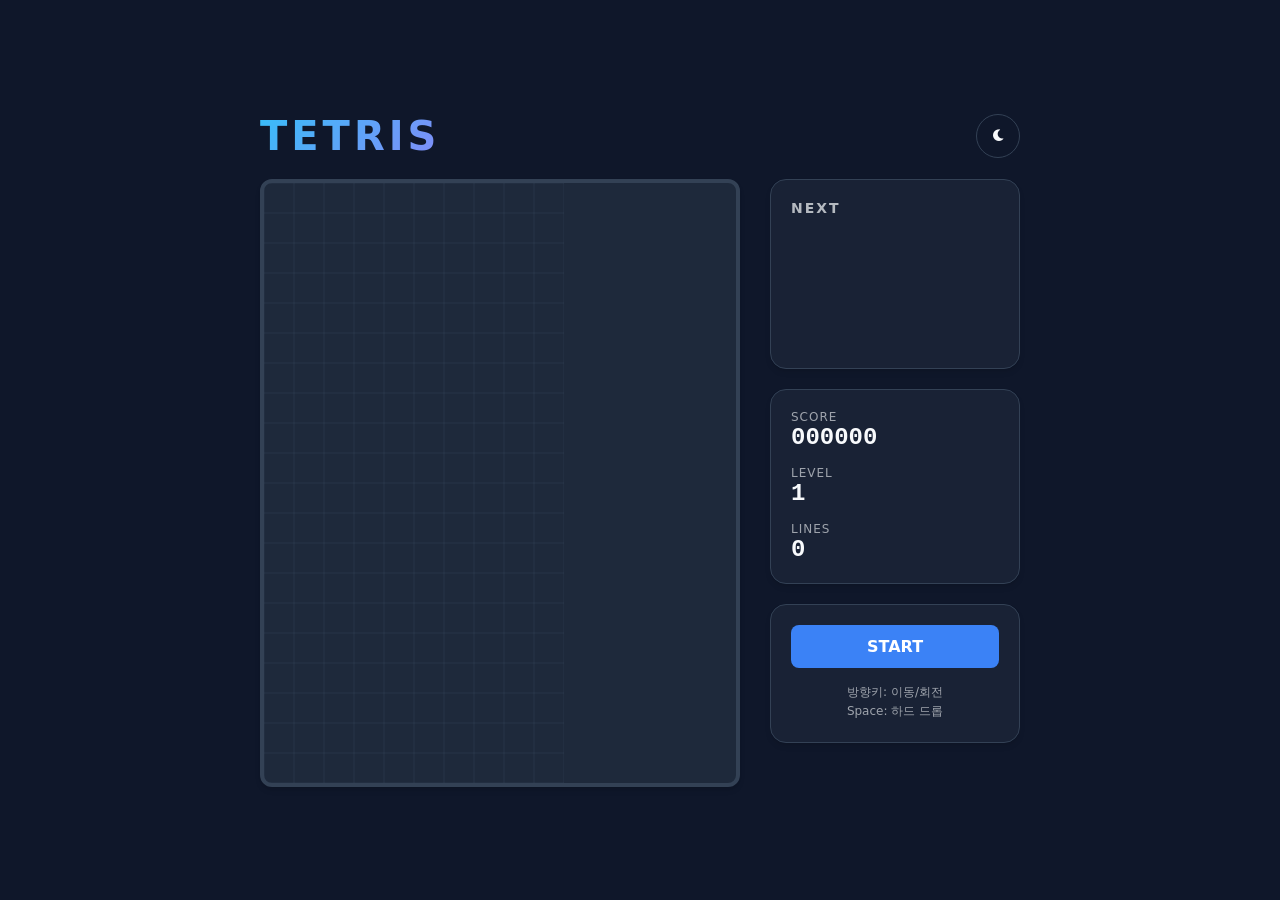
==== index.html @ afe30e90 "feat: implement modern tetris with dark/light mode" ====
<!DOCTYPE html>
<html lang="ko">
<head>
    <meta charset="UTF-8">
    <meta name="viewport" content="width=device-width, initial-scale=1.0">
    <title>Modern Tetris</title>
    <link rel="stylesheet" href="style.css">
    <link rel="stylesheet" href="https://cdnjs.cloudflare.com/ajax/libs/font-awesome/6.0.0/css/all.min.css">
</head>
<body>
    <div class="game-container">
        <header>
            <h1>TETRIS</h1>
            <button id="theme-toggle" class="icon-btn">
                <i class="fas fa-moon"></i>
            </button>
        </header>
        
        <main>
            <div class="board-wrapper">
                <canvas id="tetris-board"></canvas>
                <div id="game-overlay" class="overlay hidden">
                    <div class="overlay-content">
                        <h2 id="overlay-title">GAME OVER</h2>
                        <button id="restart-btn" class="primary-btn">다시 시작</button>
                    </div>
                </div>
            </div>
            
            <aside class="side-panel">
                <div class="panel-section">
                    <h3>NEXT</h3>
                    <div class="next-wrapper">
                        <canvas id="next-piece"></canvas>
                    </div>
                </div>
                
                <div class="panel-section">
                    <div class="stat-item">
                        <span class="label">SCORE</span>
                        <span id="score" class="value">000000</span>
                    </div>
                    <div class="stat-item">
                        <span class="label">LEVEL</span>
                        <span id="level" class="value">1</span>
                    </div>
                    <div class="stat-item">
                        <span class="label">LINES</span>
                        <span id="lines" class="value">0</span>
                    </div>
                </div>
                
                <div class="panel-section controls">
                    <button id="start-btn" class="primary-btn">START</button>
                    <p class="hint">방향키: 이동/회전<br>Space: 하드 드롭</p>
                </div>
            </aside>
        </main>
    </div>
    <script src="main.js"></script>
</body>
</html>
---- style.css ----
:root {
  --bg-color: #0f172a;
  --text-color: #f8fafc;
  --panel-bg: rgba(30, 41, 59, 0.7);
  --accent-color: #38bdf8;
  --board-bg: #1e293b;
  --board-border: #334155;
  --panel-shadow: 0 4px 6px -1px rgb(0 0 0 / 0.1), 0 2px 4px -2px rgb(0 0 0 / 0.1);
  --primary-btn-bg: #3b82f6;
  --primary-btn-hover: #2563eb;
  --overlay-bg: rgba(15, 23, 42, 0.8);
}

body.light-mode {
  --bg-color: #f1f5f9;
  --text-color: #0f172a;
  --panel-bg: rgba(255, 255, 255, 0.8);
  --accent-color: #0284c7;
  --board-bg: #ffffff;
  --board-border: #e2e8f0;
  --panel-shadow: 0 10px 15px -3px rgb(0 0 0 / 0.1);
  --primary-btn-bg: #2563eb;
  --primary-btn-hover: #1d4ed8;
  --overlay-bg: rgba(241, 245, 249, 0.9);
}

* {
  margin: 0;
  padding: 0;
  box-sizing: border-box;
  font-family: 'Inter', system-ui, -apple-system, sans-serif;
}

body {
  background-color: var(--bg-color);
  color: var(--text-color);
  min-height: 100vh;
  display: flex;
  justify-content: center;
  align-items: center;
  transition: background-color 0.3s, color 0.3s;
}

.game-container {
  width: 100%;
  max-width: 800px;
  padding: 20px;
}

header {
  display: flex;
  justify-content: space-between;
  align-items: center;
  margin-bottom: 20px;
}

header h1 {
  font-size: 2.5rem;
  font-weight: 800;
  letter-spacing: 4px;
  background: linear-gradient(135deg, var(--accent-color), #818cf8);
  -webkit-background-clip: text;
  -webkit-text-fill-color: transparent;
}

main {
  display: grid;
  grid-template-columns: auto 250px;
  gap: 30px;
  align-items: start;
}

.board-wrapper {
  position: relative;
  background: var(--board-bg);
  border: 4px solid var(--board-border);
  border-radius: 12px;
  box-shadow: var(--panel-shadow);
  line-height: 0;
}

#tetris-board {
  max-width: 100%;
  height: auto;
}

.side-panel {
  display: flex;
  flex-direction: column;
  gap: 20px;
}

.panel-section {
  background: var(--panel-bg);
  backdrop-filter: blur(8px);
  padding: 20px;
  border-radius: 16px;
  box-shadow: var(--panel-shadow);
  border: 1px solid var(--board-border);
}

.panel-section h3 {
  font-size: 0.875rem;
  letter-spacing: 2px;
  margin-bottom: 12px;
  opacity: 0.7;
}

.next-wrapper {
  display: flex;
  justify-content: center;
}

.stat-item {
  display: flex;
  flex-direction: column;
  margin-bottom: 15px;
}

.stat-item:last-child {
  margin-bottom: 0;
}

.stat-item .label {
  font-size: 0.75rem;
  letter-spacing: 1px;
  opacity: 0.6;
}

.stat-item .value {
  font-size: 1.5rem;
  font-weight: 700;
  font-family: 'Monaco', 'Courier New', monospace;
}

.primary-btn {
  background-color: var(--primary-btn-bg);
  color: white;
  border: none;
  padding: 12px 24px;
  border-radius: 8px;
  font-weight: 600;
  cursor: pointer;
  width: 100%;
  transition: background-color 0.2s;
  font-size: 1rem;
}

.primary-btn:hover {
  background-color: var(--primary-btn-hover);
}

.icon-btn {
  background: none;
  border: 1px solid var(--board-border);
  color: var(--text-color);
  padding: 10px;
  border-radius: 50%;
  cursor: pointer;
  width: 44px;
  height: 44px;
  display: flex;
  align-items: center;
  justify-content: center;
  transition: all 0.2s;
}

.icon-btn:hover {
  background: var(--panel-bg);
}

.hint {
  margin-top: 15px;
  font-size: 0.75rem;
  line-height: 1.6;
  opacity: 0.6;
  text-align: center;
}

.overlay {
  position: absolute;
  top: 0;
  left: 0;
  width: 100%;
  height: 100%;
  background: var(--overlay-bg);
  backdrop-filter: blur(4px);
  display: flex;
  justify-content: center;
  align-items: center;
  border-radius: 8px;
  z-index: 10;
}

.overlay.hidden {
  display: none;
}

.overlay-content {
  text-align: center;
}

.overlay-content h2 {
  margin-bottom: 20px;
  font-size: 2rem;
}

@media (max-width: 650px) {
  main {
    grid-template-columns: 1fr;
    justify-items: center;
  }
  .side-panel {
    width: 300px;
  }
}
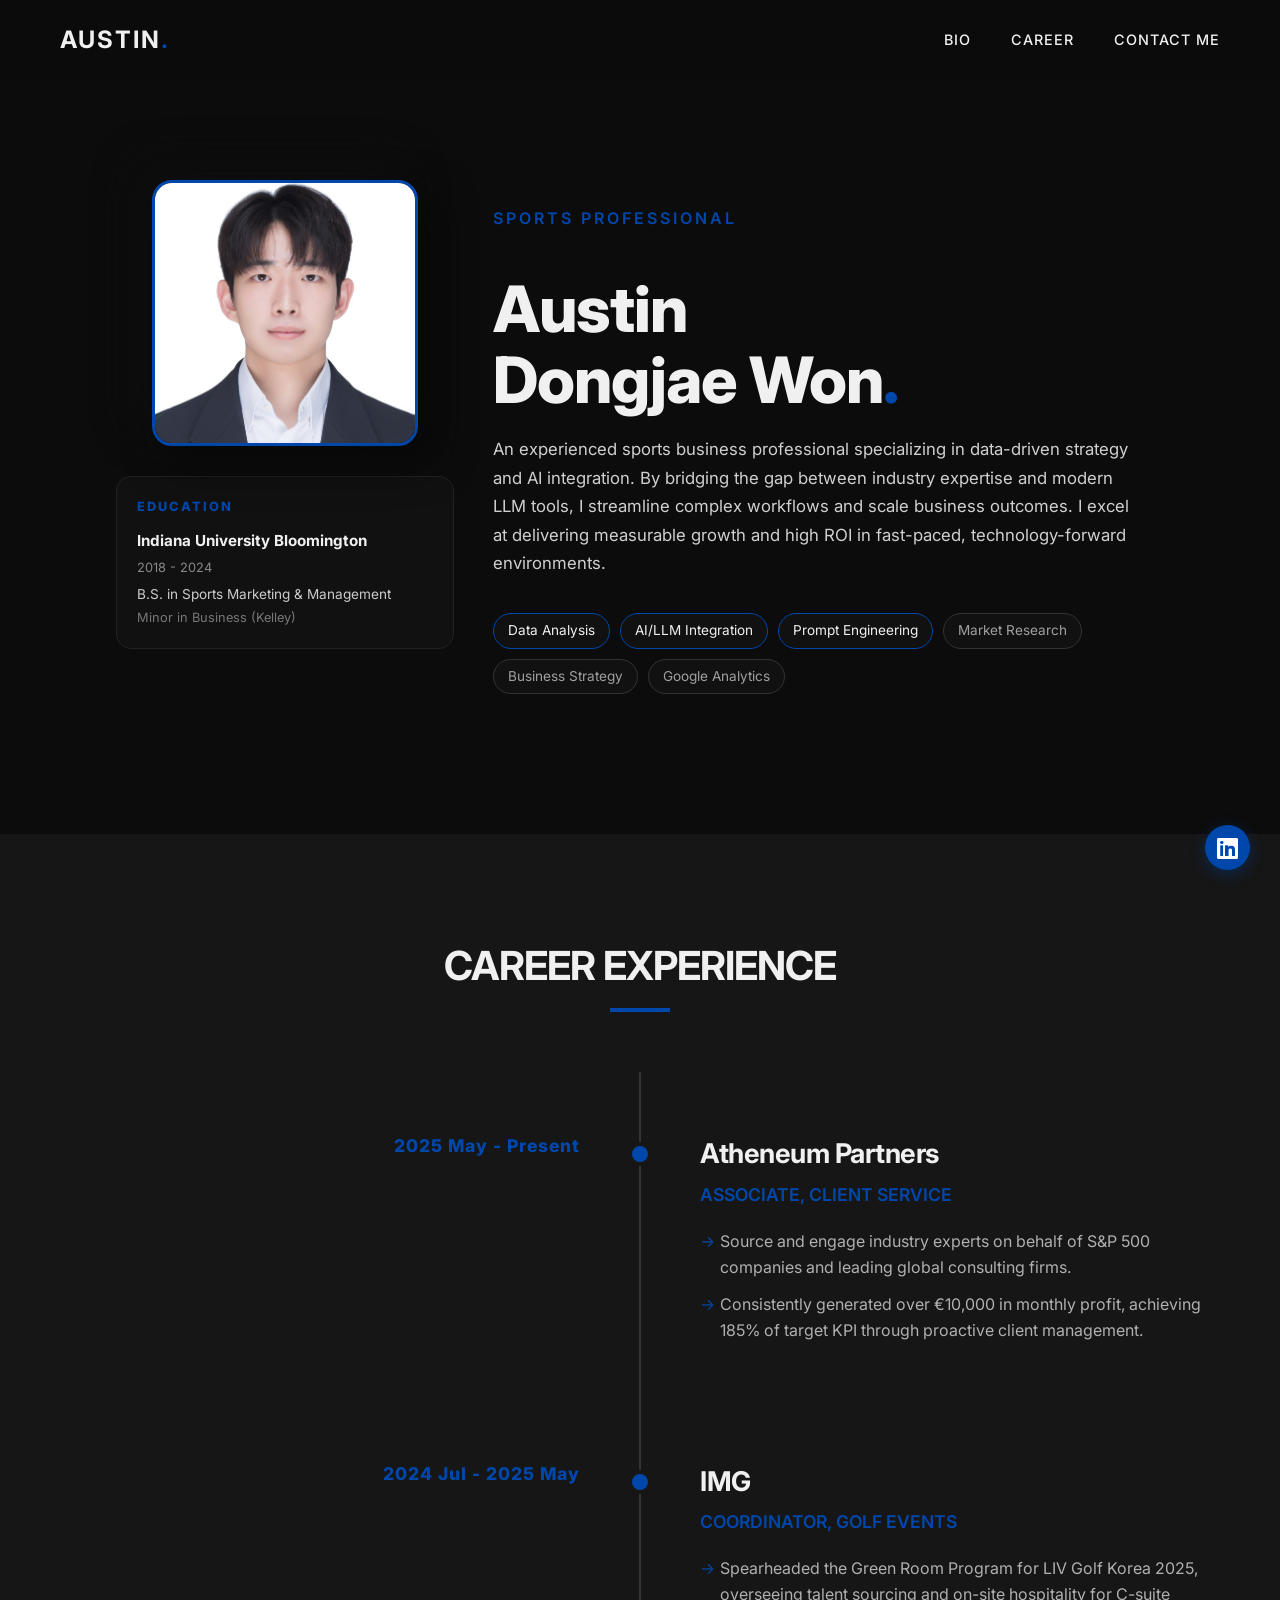
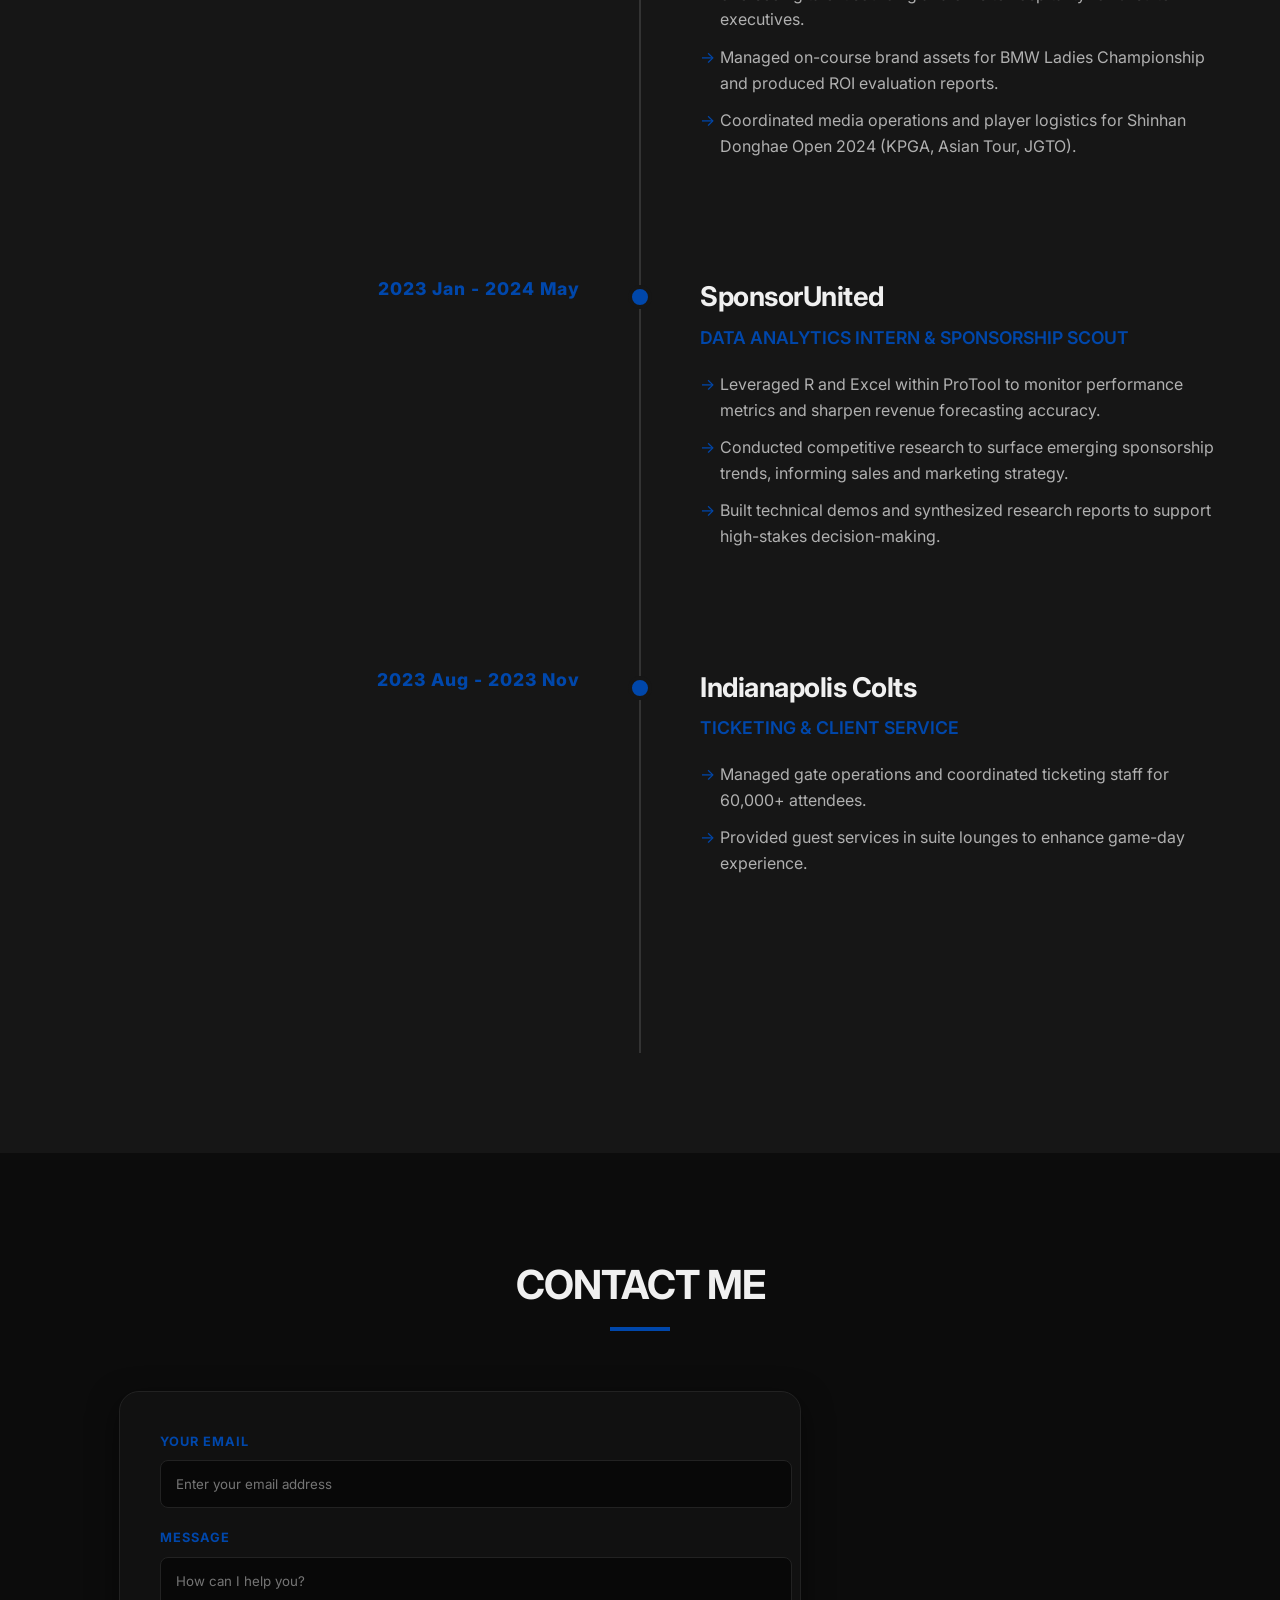
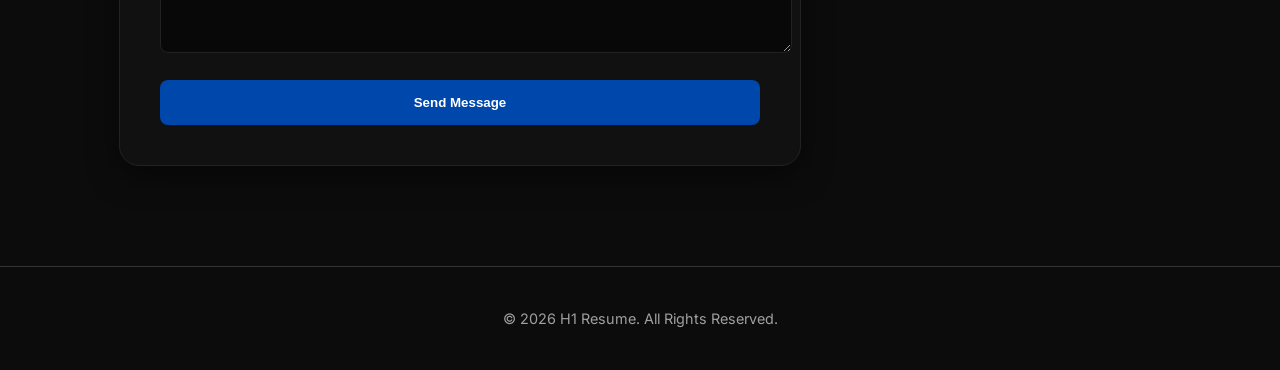
==== commit 4df81ce9: "Update resume: Correct major, add education, center contact form, and add floating linkedin icon" ====
--- a/index.html
+++ b/index.html
@@ -3,60 +3,65 @@
 <head>
     <meta charset="UTF-8">
     <meta name="viewport" content="width=device-width, initial-scale=1.0">
-    <title>Modern Tetris</title>
+    <title>Austin Dongjae Won | Resume</title>
     <link rel="stylesheet" href="style.css">
+    <!-- Font Awesome for Icons -->
     <link rel="stylesheet" href="https://cdnjs.cloudflare.com/ajax/libs/font-awesome/6.0.0/css/all.min.css">
+    <!-- Inter Font Family -->
+    <link rel="preconnect" href="https://fonts.googleapis.com">
+    <link rel="preconnect" href="https://fonts.gstatic.com" crossorigin>
+    <link href="https://fonts.googleapis.com/css2?family=Inter:wght@300;400;600;700;800&display=swap" rel="stylesheet">
 </head>
 <body>
-    <div class="game-container">
-        <header>
-            <h1>TETRIS</h1>
-            <button id="theme-toggle" class="icon-btn">
-                <i class="fas fa-moon"></i>
-            </button>
-        </header>
+    <header class="main-header">
+        <div class="header-container">
+            <div class="logo">AUSTIN<span class="dot">.</span></div>
+            <nav>
+                <ul class="nav-links">
+                    <li><a href="#bio">Bio</a></li>
+                    <li><a href="#career">Career</a></li>
+                    <li><a href="#inquiry">Contact Me</a></li>
+                </ul>
+            </nav>
+        </div>
+    </header>
+
+    <main>
+        <div class="section-wrapper">
+            <section id="bio" class="section-container">
+                <resume-bio></resume-bio>
+            </section>
+        </div>
         
-        <main>
-            <div class="board-wrapper">
-                <canvas id="tetris-board"></canvas>
-                <div id="game-overlay" class="overlay hidden">
-                    <div class="overlay-content">
-                        <h2 id="overlay-title">GAME OVER</h2>
-                        <button id="restart-btn" class="primary-btn">다시 시작</button>
-                    </div>
+        <div class="section-wrapper bg-dark-alt">
+            <section id="career" class="section-container">
+                <div class="section-header">
+                    <h2 class="section-title">Career Experience</h2>
+                    <div class="title-underline"></div>
                 </div>
-            </div>
-            
-            <aside class="side-panel">
-                <div class="panel-section">
-                    <h3>NEXT</h3>
-                    <div class="next-wrapper">
-                        <canvas id="next-piece"></canvas>
-                    </div>
+                <resume-career></resume-career>
+            </section>
+        </div>
+        
+        <div class="section-wrapper">
+            <section id="inquiry" class="section-container">
+                <div class="section-header">
+                    <h2 class="section-title">Contact Me</h2>
+                    <div class="title-underline"></div>
                 </div>
-                
-                <div class="panel-section">
-                    <div class="stat-item">
-                        <span class="label">SCORE</span>
-                        <span id="score" class="value">000000</span>
-                    </div>
-                    <div class="stat-item">
-                        <span class="label">LEVEL</span>
-                        <span id="level" class="value">1</span>
-                    </div>
-                    <div class="stat-item">
-                        <span class="label">LINES</span>
-                        <span id="lines" class="value">0</span>
-                    </div>
-                </div>
-                
-                <div class="panel-section controls">
-                    <button id="start-btn" class="primary-btn">START</button>
-                    <p class="hint">방향키: 이동/회전<br>Space: 하드 드롭</p>
-                </div>
-            </aside>
-        </main>
-    </div>
-    <script src="main.js"></script>
+                <resume-inquiry></resume-inquiry>
+            </section>
+        </div>
+    </main>
+
+    <footer class="main-footer">
+        <p>&copy; 2026 H1 Resume. All Rights Reserved.</p>
+    </footer>
+
+    <a href="https://www.linkedin.com/in/datajae" target="_blank" class="floating-linkedin" title="LinkedIn Profile">
+        <i class="fab fa-linkedin"></i>
+    </a>
+
+    <script src="main.js" type="module"></script>
 </body>
 </html>
--- a/style.css
+++ b/style.css
@@ -1,216 +1,185 @@
 :root {
-  --bg-color: #0f172a;
-  --text-color: #f8fafc;
-  --panel-bg: rgba(30, 41, 59, 0.7);
-  --accent-color: #38bdf8;
-  --board-bg: #1e293b;
-  --board-border: #334155;
-  --panel-shadow: 0 4px 6px -1px rgb(0 0 0 / 0.1), 0 2px 4px -2px rgb(0 0 0 / 0.1);
-  --primary-btn-bg: #3b82f6;
-  --primary-btn-hover: #2563eb;
-  --overlay-bg: rgba(15, 23, 42, 0.8);
-}
-
-body.light-mode {
-  --bg-color: #f1f5f9;
-  --text-color: #0f172a;
-  --panel-bg: rgba(255, 255, 255, 0.8);
-  --accent-color: #0284c7;
-  --board-bg: #ffffff;
-  --board-border: #e2e8f0;
-  --panel-shadow: 0 10px 15px -3px rgb(0 0 0 / 0.1);
-  --primary-btn-bg: #2563eb;
-  --primary-btn-hover: #1d4ed8;
-  --overlay-bg: rgba(241, 245, 249, 0.9);
+    --bg-color: #0c0c0c;
+    --bg-alt: #161616;
+    --text-color: #f0f0f0;
+    --text-muted: #a0a0a0;
+    --accent-color: #0047AB; /* Cobalt Blue */
+    --accent-hover: #3373C4;
+    --card-bg: #1a1a1a;
+    --border-color: #333;
+    --font-family: 'Inter', -apple-system, BlinkMacSystemFont, 'Segoe UI', Roboto, sans-serif;
+    --transition-fast: 0.2s ease;
+    --transition-slow: 0.4s ease;
 }
 
 * {
-  margin: 0;
-  padding: 0;
-  box-sizing: border-box;
-  font-family: 'Inter', system-ui, -apple-system, sans-serif;
+    margin: 0;
+    padding: 0;
+    box-sizing: border-box;
+    scroll-behavior: smooth;
 }
 
 body {
-  background-color: var(--bg-color);
-  color: var(--text-color);
-  min-height: 100vh;
-  display: flex;
-  justify-content: center;
-  align-items: center;
-  transition: background-color 0.3s, color 0.3s;
+    background-color: var(--bg-color);
+    color: var(--text-color);
+    font-family: var(--font-family);
+    line-height: 1.6;
+    -webkit-font-smoothing: antialiased;
 }
 
-.game-container {
-  width: 100%;
-  max-width: 800px;
-  padding: 20px;
+/* Scrollbar */
+::-webkit-scrollbar {
+    width: 8px;
+}
+::-webkit-scrollbar-track {
+    background: var(--bg-color);
+}
+::-webkit-scrollbar-thumb {
+    background: var(--border-color);
+    border-radius: 4px;
+}
+::-webkit-scrollbar-thumb:hover {
+    background: var(--accent-color);
 }
 
-header {
-  display: flex;
-  justify-content: space-between;
-  align-items: center;
-  margin-bottom: 20px;
+/* Header & Nav */
+.main-header {
+    height: 80px;
+    display: flex;
+    align-items: center;
+    position: sticky;
+    top: 0;
+    z-index: 1000;
+    background-color: rgba(12, 12, 12, 0.9);
+    backdrop-filter: blur(10px);
 }
 
-header h1 {
-  font-size: 2.5rem;
-  font-weight: 800;
-  letter-spacing: 4px;
-  background: linear-gradient(135deg, var(--accent-color), #818cf8);
-  -webkit-background-clip: text;
-  -webkit-text-fill-color: transparent;
+.header-container {
+    max-width: 1200px;
+    width: 100%;
+    margin: 0 auto;
+    padding: 0 20px;
+    display: flex;
+    justify-content: space-between;
+    align-items: center;
 }
 
-main {
-  display: grid;
-  grid-template-columns: auto 250px;
-  gap: 30px;
-  align-items: start;
+.logo {
+    font-size: 1.5rem;
+    font-weight: 700;
+    letter-spacing: 2px;
 }
 
-.board-wrapper {
-  position: relative;
-  background: var(--board-bg);
-  border: 4px solid var(--board-border);
-  border-radius: 12px;
-  box-shadow: var(--panel-shadow);
-  line-height: 0;
+.logo .dot {
+    color: var(--accent-color);
 }
 
-#tetris-board {
-  max-width: 100%;
-  height: auto;
+.nav-links {
+    display: flex;
+    list-style: none;
+    gap: 40px;
 }
 
-.side-panel {
-  display: flex;
-  flex-direction: column;
-  gap: 20px;
+.nav-links a {
+    color: var(--text-color);
+    text-decoration: none;
+    font-weight: 500;
+    transition: var(--transition-fast);
+    font-size: 0.9rem;
+    text-transform: uppercase;
+    letter-spacing: 1px;
 }
 
-.panel-section {
-  background: var(--panel-bg);
-  backdrop-filter: blur(8px);
-  padding: 20px;
-  border-radius: 16px;
-  box-shadow: var(--panel-shadow);
-  border: 1px solid var(--board-border);
+.nav-links a:hover {
+    color: var(--accent-color);
 }
 
-.panel-section h3 {
-  font-size: 0.875rem;
-  letter-spacing: 2px;
-  margin-bottom: 12px;
-  opacity: 0.7;
+/* Sections */
+.section-wrapper {
+    width: 100%;
 }
 
-.next-wrapper {
-  display: flex;
-  justify-content: center;
+.section-wrapper.bg-dark-alt {
+    background-color: var(--bg-alt);
 }
 
-.stat-item {
-  display: flex;
-  flex-direction: column;
-  margin-bottom: 15px;
+.section-container {
+    max-width: 1200px;
+    margin: 0 auto;
+    padding: 100px 20px;
 }
 
-.stat-item:last-child {
-  margin-bottom: 0;
+.section-header {
+    text-align: center;
+    margin-bottom: 60px;
 }
 
-.stat-item .label {
-  font-size: 0.75rem;
-  letter-spacing: 1px;
-  opacity: 0.6;
+.section-title {
+    font-size: 2.5rem;
+    font-weight: 700;
+    margin-bottom: 10px;
+    text-transform: uppercase;
+    letter-spacing: -1px;
 }
 
-.stat-item .value {
-  font-size: 1.5rem;
-  font-weight: 700;
-  font-family: 'Monaco', 'Courier New', monospace;
+.title-underline {
+    width: 60px;
+    height: 4px;
+    background-color: var(--accent-color);
+    margin: 0 auto;
 }
 
-.primary-btn {
-  background-color: var(--primary-btn-bg);
-  color: white;
-  border: none;
-  padding: 12px 24px;
-  border-radius: 8px;
-  font-weight: 600;
-  cursor: pointer;
-  width: 100%;
-  transition: background-color 0.2s;
-  font-size: 1rem;
+/* Footer */
+.main-footer {
+    padding: 40px 0;
+    border-top: 1px solid var(--border-color);
+    text-align: center;
+    color: var(--text-muted);
+    font-size: 0.9rem;
+    background-color: var(--bg-color);
 }
 
-.primary-btn:hover {
-  background-color: var(--primary-btn-hover);
+/* Floating LinkedIn Icon */
+.floating-linkedin {
+    position: fixed;
+    bottom: 30px;
+    right: 30px;
+    width: 45px;
+    height: 45px;
+    background-color: var(--accent-color);
+    color: white;
+    border-radius: 50%;
+    display: flex;
+    align-items: center;
+    justify-content: center;
+    font-size: 1.5rem;
+    text-decoration: none;
+    box-shadow: 0 4px 15px rgba(0, 71, 171, 0.4);
+    transition: var(--transition-fast);
+    z-index: 1000;
 }
 
-.icon-btn {
-  background: none;
-  border: 1px solid var(--board-border);
-  color: var(--text-color);
-  padding: 10px;
-  border-radius: 50%;
-  cursor: pointer;
-  width: 44px;
-  height: 44px;
-  display: flex;
-  align-items: center;
-  justify-content: center;
-  transition: all 0.2s;
+.floating-linkedin:hover {
+    background-color: var(--accent-hover);
+    transform: translateY(-5px);
+    box-shadow: 0 8px 25px rgba(0, 71, 171, 0.6);
 }
 
-.icon-btn:hover {
-  background: var(--panel-bg);
+/* Responsive */
+@media (max-width: 768px) {
+    .nav-links {
+        display: none;
+    }
+    
+    .section-title {
+        font-size: 2rem;
+    }
+
+    .floating-linkedin {
+        bottom: 20px;
+        right: 20px;
+        width: 40px;
+        height: 40px;
+        font-size: 1.3rem;
+    }
 }
-
-.hint {
-  margin-top: 15px;
-  font-size: 0.75rem;
-  line-height: 1.6;
-  opacity: 0.6;
-  text-align: center;
-}
-
-.overlay {
-  position: absolute;
-  top: 0;
-  left: 0;
-  width: 100%;
-  height: 100%;
-  background: var(--overlay-bg);
-  backdrop-filter: blur(4px);
-  display: flex;
-  justify-content: center;
-  align-items: center;
-  border-radius: 8px;
-  z-index: 10;
-}
-
-.overlay.hidden {
-  display: none;
-}
-
-.overlay-content {
-  text-align: center;
-}
-
-.overlay-content h2 {
-  margin-bottom: 20px;
-  font-size: 2rem;
-}
-
-@media (max-width: 650px) {
-  main {
-    grid-template-columns: 1fr;
-    justify-items: center;
-  }
-  .side-panel {
-    width: 300px;
-  }
-}
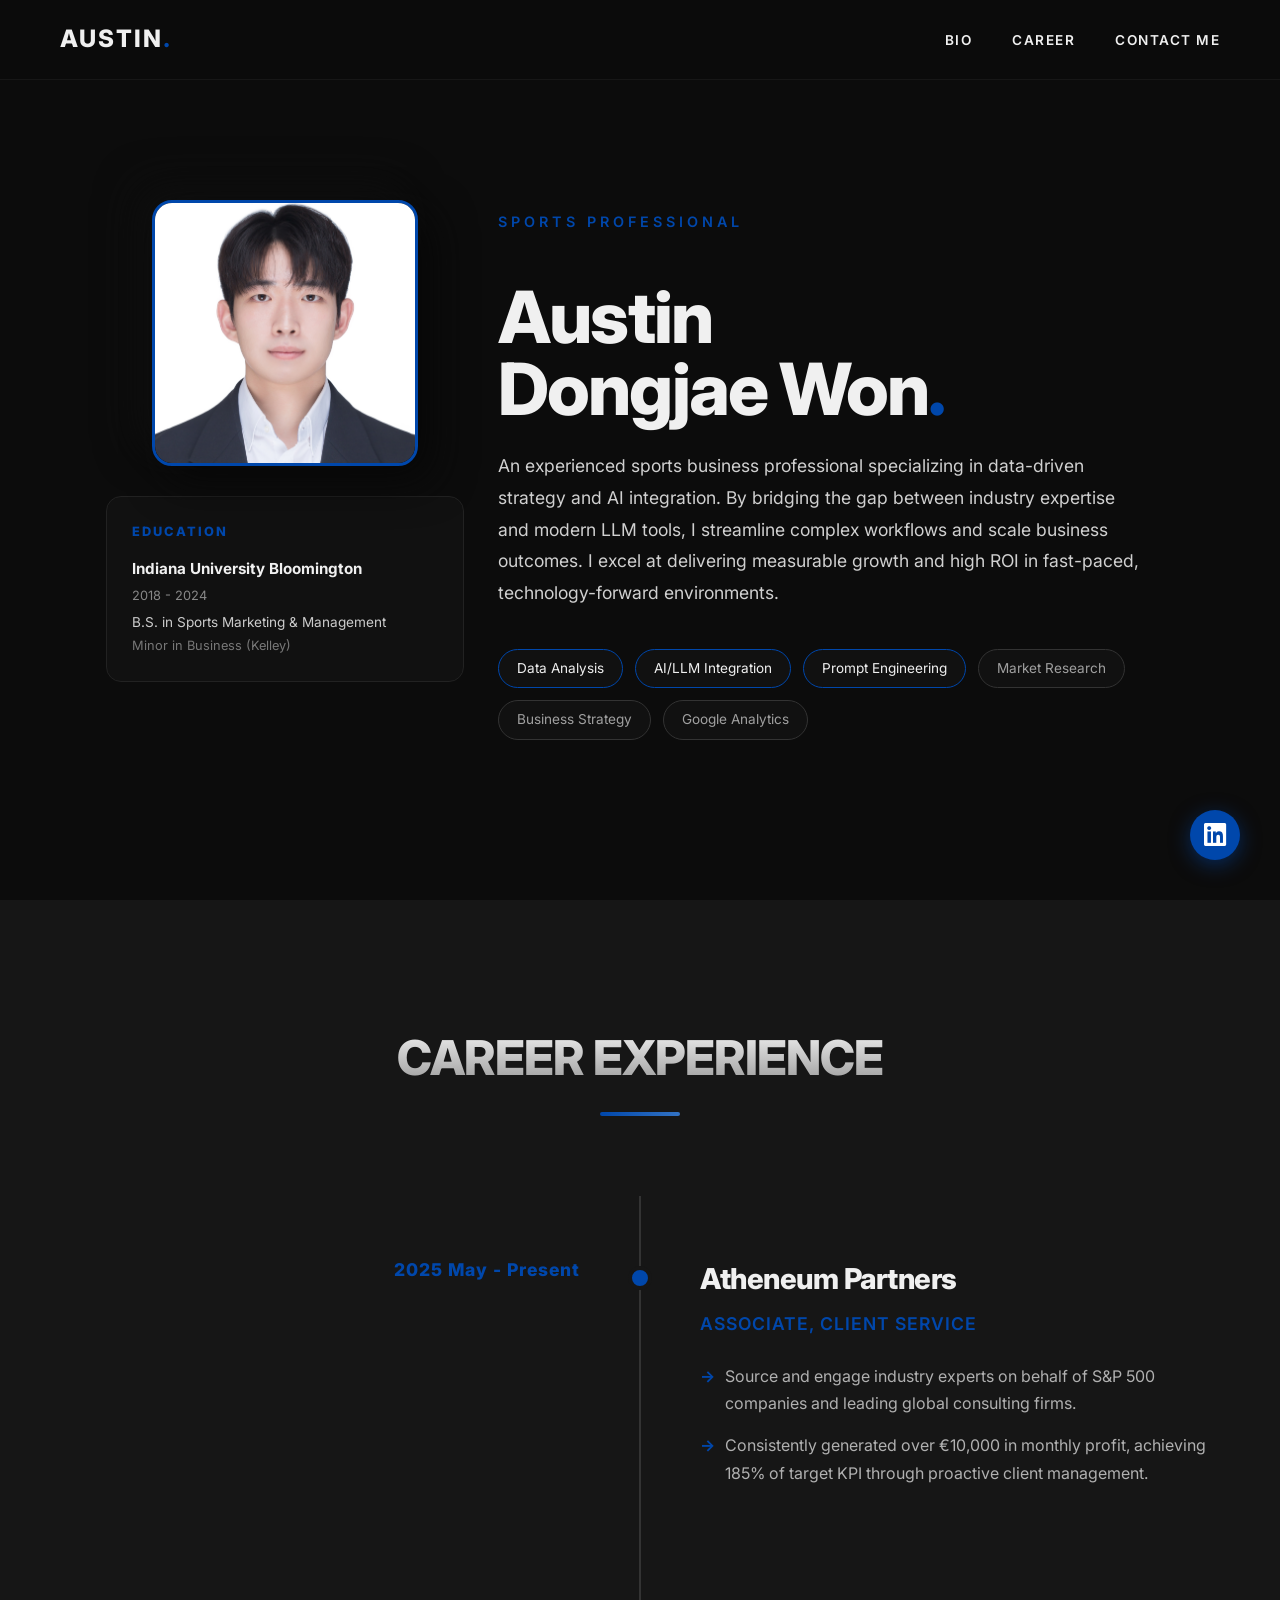
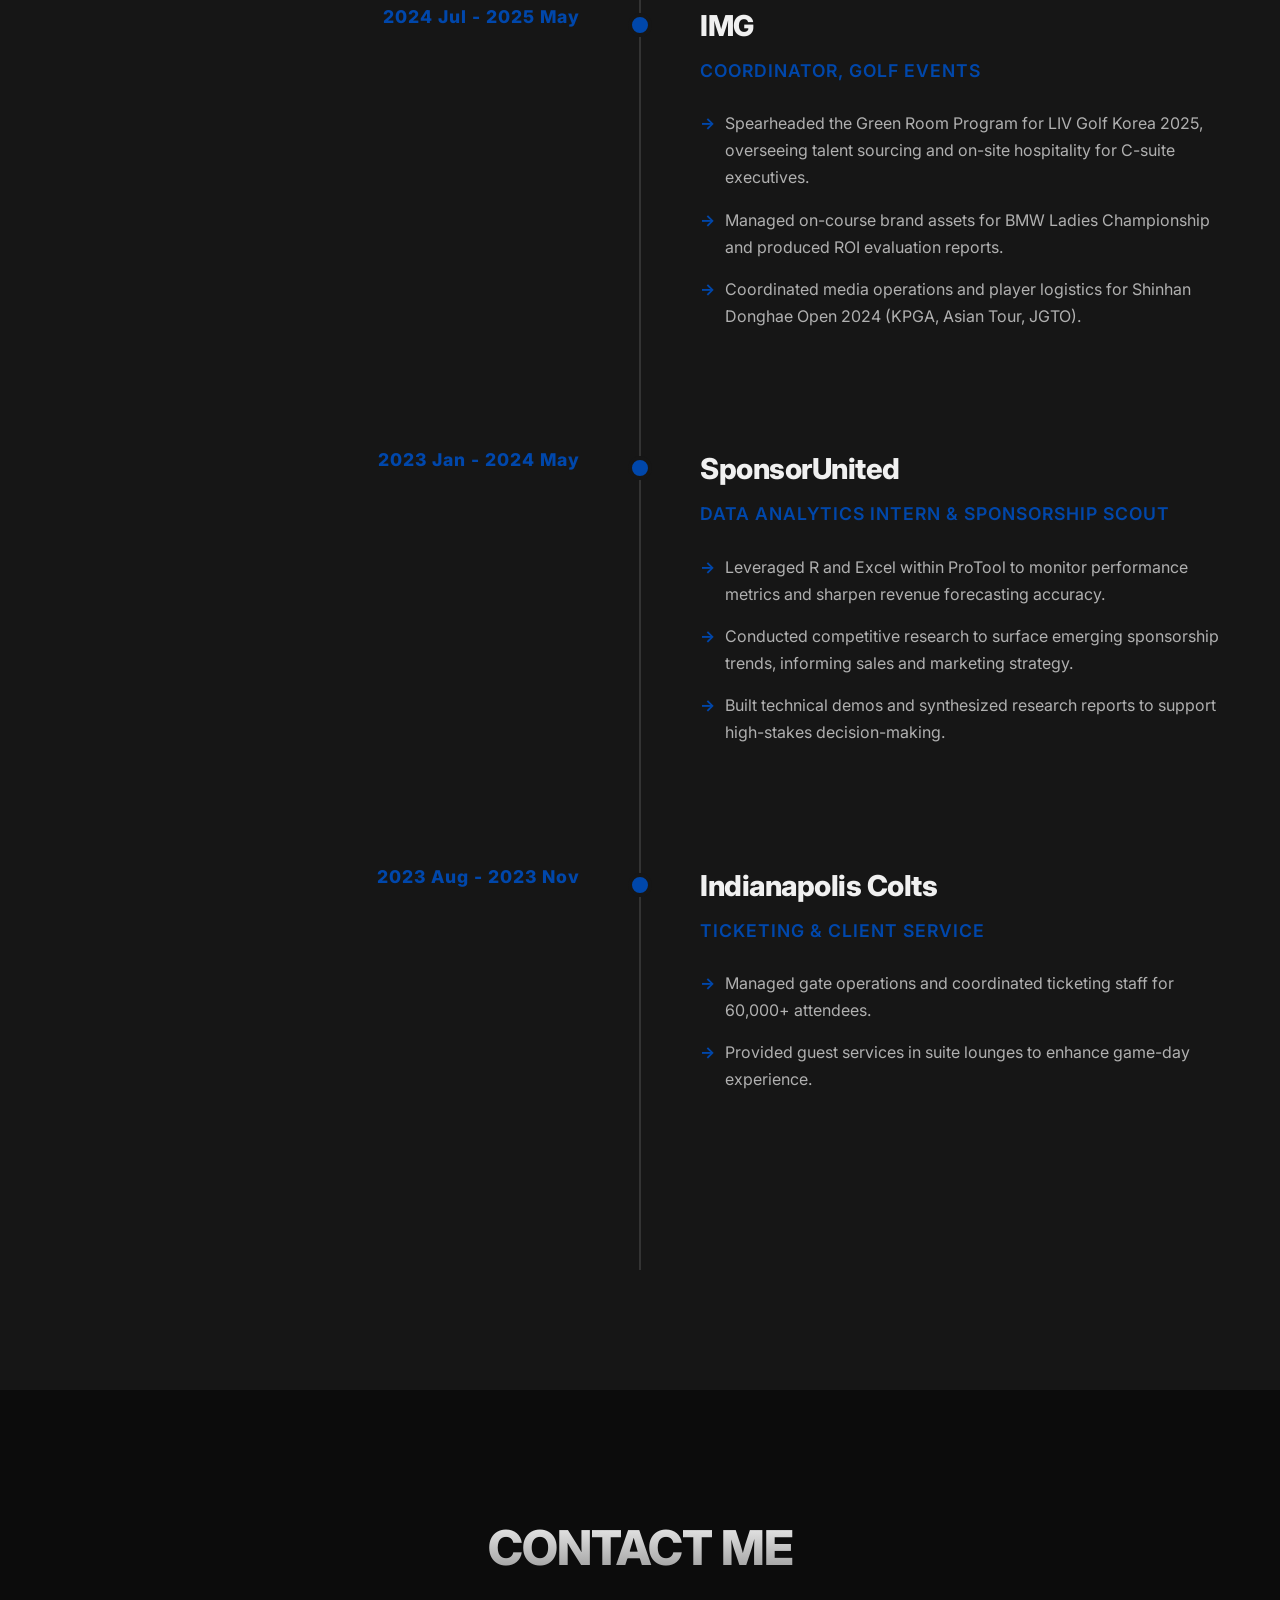
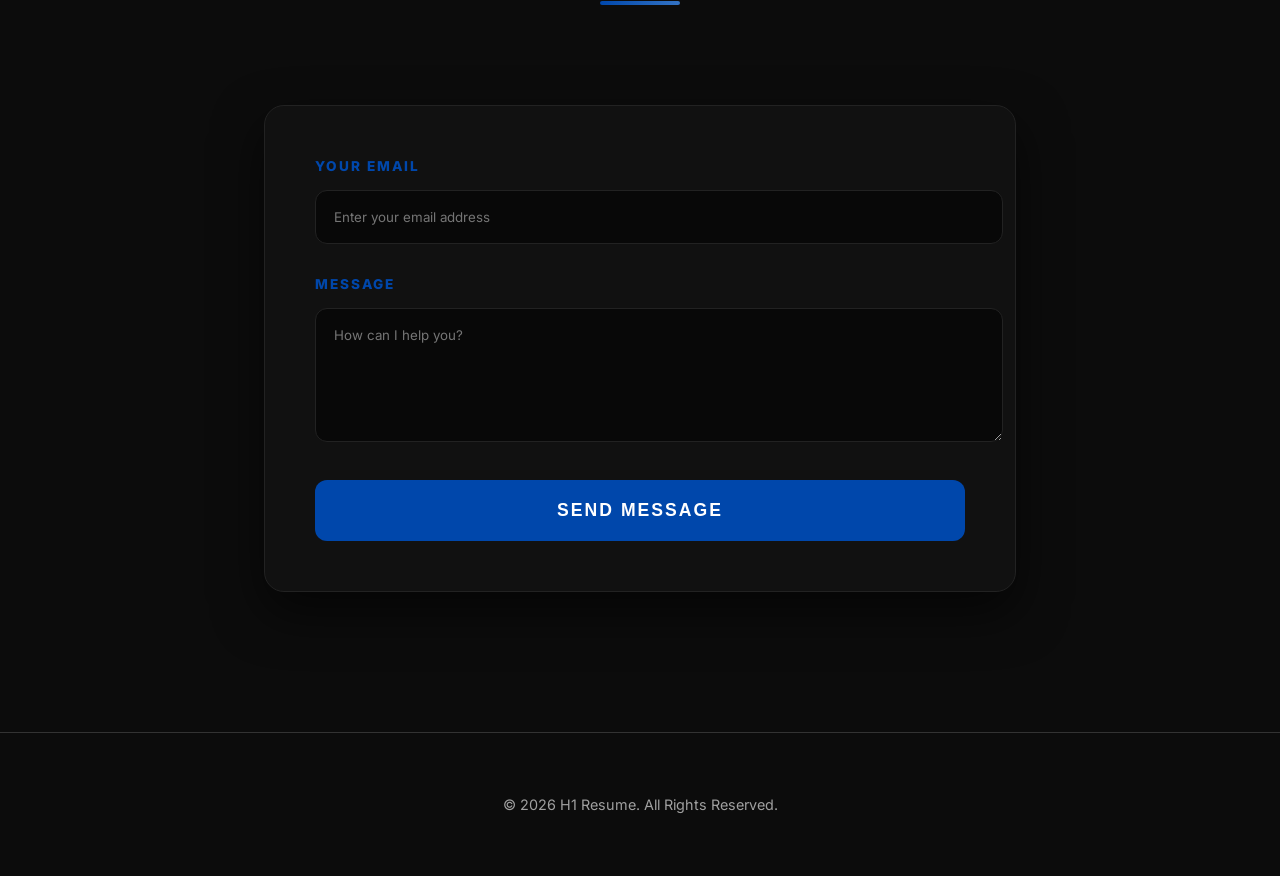
==== commit 24b73ff9: "Enhance resume with modern animations, scroll reveal, and visual polish" ====
--- a/index.html
+++ b/index.html
@@ -28,13 +28,13 @@
 
     <main>
         <div class="section-wrapper">
-            <section id="bio" class="section-container">
+            <section id="bio" class="section-container reveal">
                 <resume-bio></resume-bio>
             </section>
         </div>
         
         <div class="section-wrapper bg-dark-alt">
-            <section id="career" class="section-container">
+            <section id="career" class="section-container reveal">
                 <div class="section-header">
                     <h2 class="section-title">Career Experience</h2>
                     <div class="title-underline"></div>
@@ -44,7 +44,7 @@
         </div>
         
         <div class="section-wrapper">
-            <section id="inquiry" class="section-container">
+            <section id="inquiry" class="section-container reveal">
                 <div class="section-header">
                     <h2 class="section-title">Contact Me</h2>
                     <div class="title-underline"></div>
--- a/style.css
+++ b/style.css
@@ -9,7 +9,7 @@
     --border-color: #333;
     --font-family: 'Inter', -apple-system, BlinkMacSystemFont, 'Segoe UI', Roboto, sans-serif;
     --transition-fast: 0.2s ease;
-    --transition-slow: 0.4s ease;
+    --transition-slow: 0.6s cubic-bezier(0.22, 1, 0.36, 1);
 }
 
 * {
@@ -25,6 +25,32 @@
     font-family: var(--font-family);
     line-height: 1.6;
     -webkit-font-smoothing: antialiased;
+    position: relative;
+    overflow-x: hidden;
+}
+
+/* Background Texture (Subtle Noise) */
+body::before {
+    content: "";
+    position: fixed;
+    top: 0; left: 0;
+    width: 100%; height: 100%;
+    background-image: url("https://www.transparenttextures.com/patterns/carbon-fibre.png");
+    opacity: 0.03;
+    pointer-events: none;
+    z-index: 1;
+}
+
+/* Scroll Reveal Utility */
+.reveal {
+    opacity: 0;
+    transform: translateY(30px);
+    transition: all 0.8s cubic-bezier(0.22, 1, 0.36, 1);
+}
+
+.reveal.active {
+    opacity: 1;
+    transform: translateY(0);
 }
 
 /* Scrollbar */
@@ -50,8 +76,9 @@
     position: sticky;
     top: 0;
     z-index: 1000;
-    background-color: rgba(12, 12, 12, 0.9);
-    backdrop-filter: blur(10px);
+    background-color: rgba(12, 12, 12, 0.85);
+    backdrop-filter: blur(12px);
+    border-bottom: 1px solid rgba(255, 255, 255, 0.05);
 }
 
 .header-container {
@@ -66,12 +93,20 @@
 
 .logo {
     font-size: 1.5rem;
-    font-weight: 700;
+    font-weight: 800;
     letter-spacing: 2px;
 }
 
 .logo .dot {
     color: var(--accent-color);
+    display: inline-block;
+    animation: pulse 2s infinite;
+}
+
+@keyframes pulse {
+    0% { transform: scale(1); opacity: 1; }
+    50% { transform: scale(1.5); opacity: 0.7; }
+    100% { transform: scale(1); opacity: 1; }
 }
 
 .nav-links {
@@ -83,20 +118,31 @@
 .nav-links a {
     color: var(--text-color);
     text-decoration: none;
-    font-weight: 500;
+    font-weight: 600;
     transition: var(--transition-fast);
-    font-size: 0.9rem;
+    font-size: 0.85rem;
     text-transform: uppercase;
-    letter-spacing: 1px;
-}
-
-.nav-links a:hover {
-    color: var(--accent-color);
-}
+    letter-spacing: 1.5px;
+    position: relative;
+}
+
+.nav-links a::after {
+    content: "";
+    position: absolute;
+    bottom: -5px; left: 0;
+    width: 0; height: 2px;
+    background-color: var(--accent-color);
+    transition: var(--transition-fast);
+}
+
+.nav-links a:hover { color: var(--accent-color); }
+.nav-links a:hover::after { width: 100%; }
 
 /* Sections */
 .section-wrapper {
     width: 100%;
+    position: relative;
+    z-index: 2;
 }
 
 .section-wrapper.bg-dark-alt {
@@ -106,32 +152,36 @@
 .section-container {
     max-width: 1200px;
     margin: 0 auto;
-    padding: 100px 20px;
+    padding: 120px 20px;
 }
 
 .section-header {
     text-align: center;
-    margin-bottom: 60px;
+    margin-bottom: 80px;
 }
 
 .section-title {
-    font-size: 2.5rem;
-    font-weight: 700;
-    margin-bottom: 10px;
+    font-size: 3rem;
+    font-weight: 800;
+    margin-bottom: 15px;
     text-transform: uppercase;
     letter-spacing: -1px;
+    background: linear-gradient(to bottom, #fff 0%, #888 100%);
+    -webkit-background-clip: text;
+    -webkit-text-fill-color: transparent;
 }
 
 .title-underline {
-    width: 60px;
+    width: 80px;
     height: 4px;
-    background-color: var(--accent-color);
+    background: linear-gradient(90deg, var(--accent-color), var(--accent-hover));
     margin: 0 auto;
+    border-radius: 2px;
 }
 
 /* Footer */
 .main-footer {
-    padding: 40px 0;
+    padding: 60px 0;
     border-top: 1px solid var(--border-color);
     text-align: center;
     color: var(--text-muted);
@@ -142,27 +192,34 @@
 /* Floating LinkedIn Icon */
 .floating-linkedin {
     position: fixed;
-    bottom: 30px;
-    right: 30px;
-    width: 45px;
-    height: 45px;
+    bottom: 40px;
+    right: 40px;
+    width: 50px;
+    height: 50px;
     background-color: var(--accent-color);
     color: white;
     border-radius: 50%;
     display: flex;
     align-items: center;
     justify-content: center;
-    font-size: 1.5rem;
+    font-size: 1.6rem;
     text-decoration: none;
-    box-shadow: 0 4px 15px rgba(0, 71, 171, 0.4);
-    transition: var(--transition-fast);
-    z-index: 1000;
+    box-shadow: 0 5px 20px rgba(0, 71, 171, 0.5);
+    transition: all 0.3s cubic-bezier(0.175, 0.885, 0.32, 1.275);
+    z-index: 1001;
+    animation: floating 3s ease-in-out infinite;
+}
+
+@keyframes floating {
+    0% { transform: translateY(0); }
+    50% { transform: translateY(-10px); }
+    100% { transform: translateY(0); }
 }
 
 .floating-linkedin:hover {
     background-color: var(--accent-hover);
-    transform: translateY(-5px);
-    box-shadow: 0 8px 25px rgba(0, 71, 171, 0.6);
+    transform: scale(1.1) rotate(5deg);
+    box-shadow: 0 10px 30px rgba(0, 71, 171, 0.7);
 }
 
 /* Responsive */
@@ -172,14 +229,14 @@
     }
     
     .section-title {
-        font-size: 2rem;
+        font-size: 2.2rem;
     }
 
     .floating-linkedin {
-        bottom: 20px;
-        right: 20px;
-        width: 40px;
-        height: 40px;
-        font-size: 1.3rem;
+        bottom: 25px;
+        right: 25px;
+        width: 45px;
+        height: 45px;
+        font-size: 1.4rem;
     }
 }
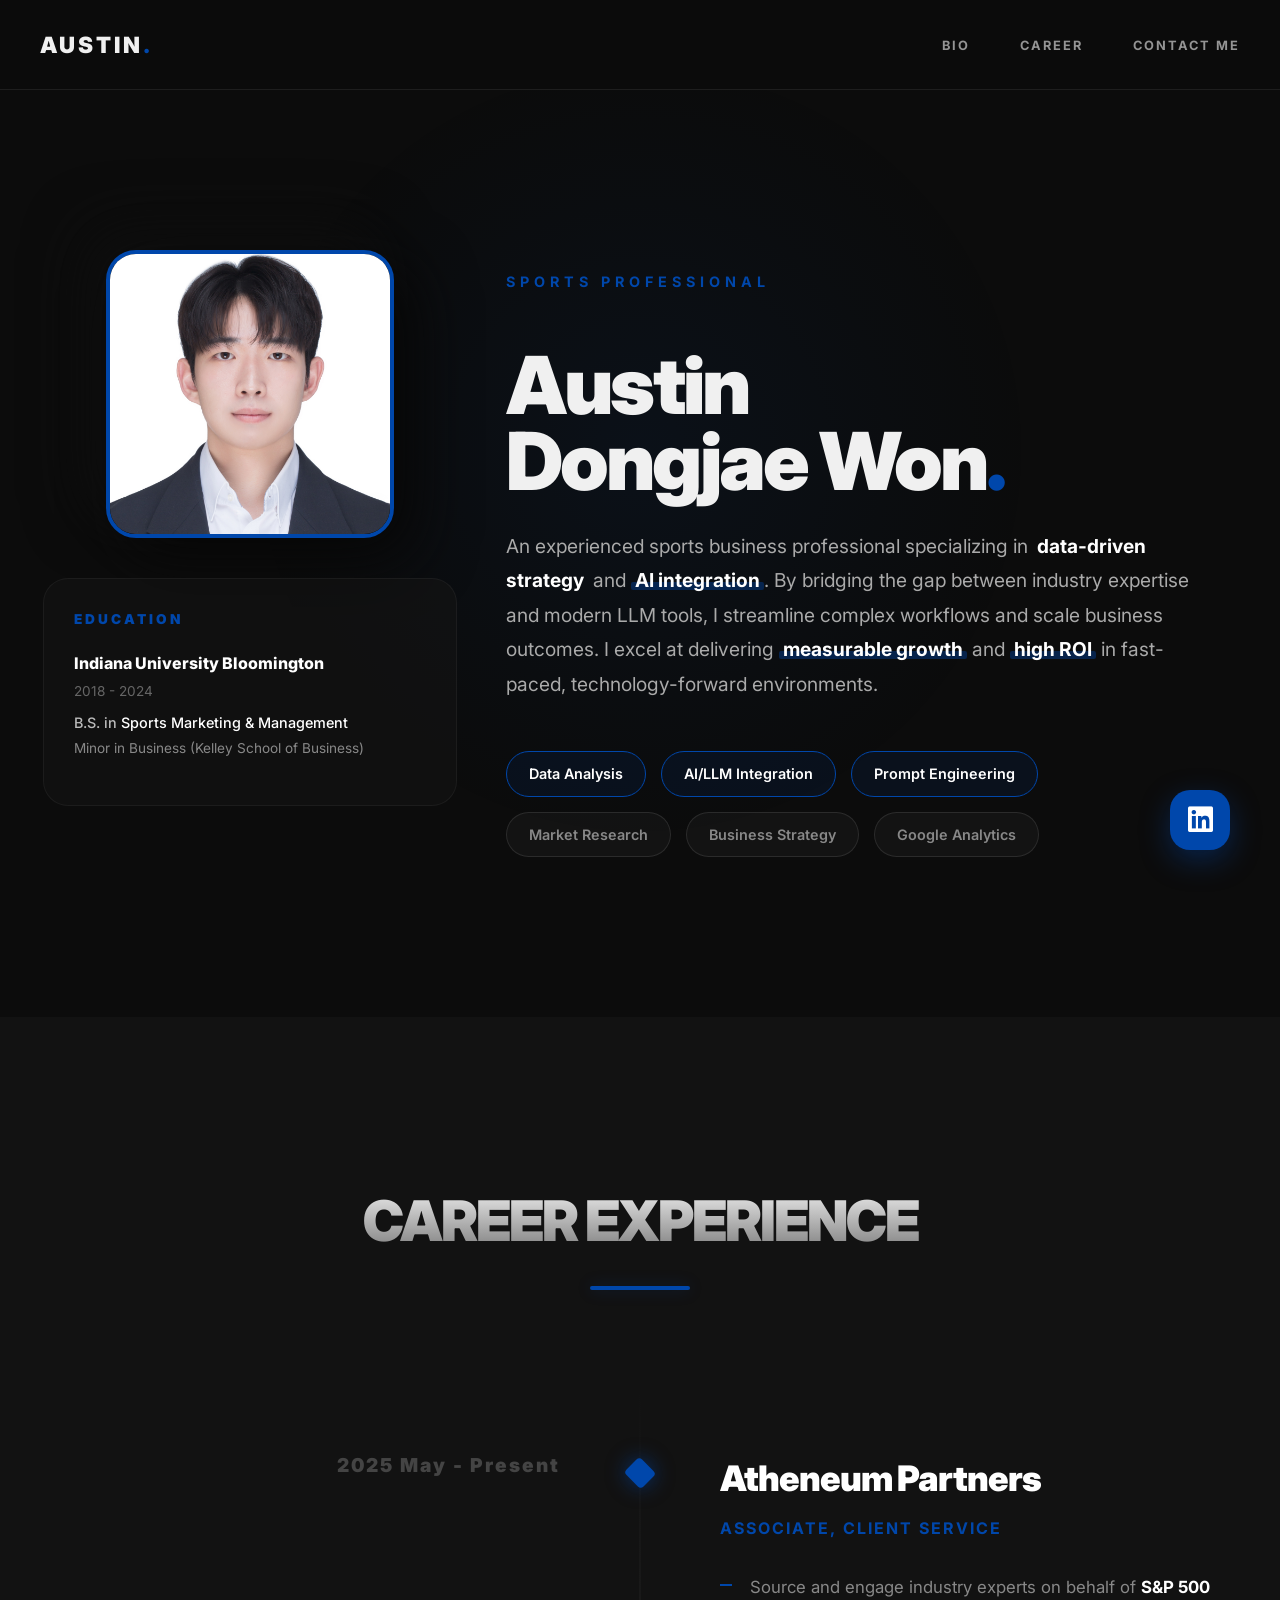
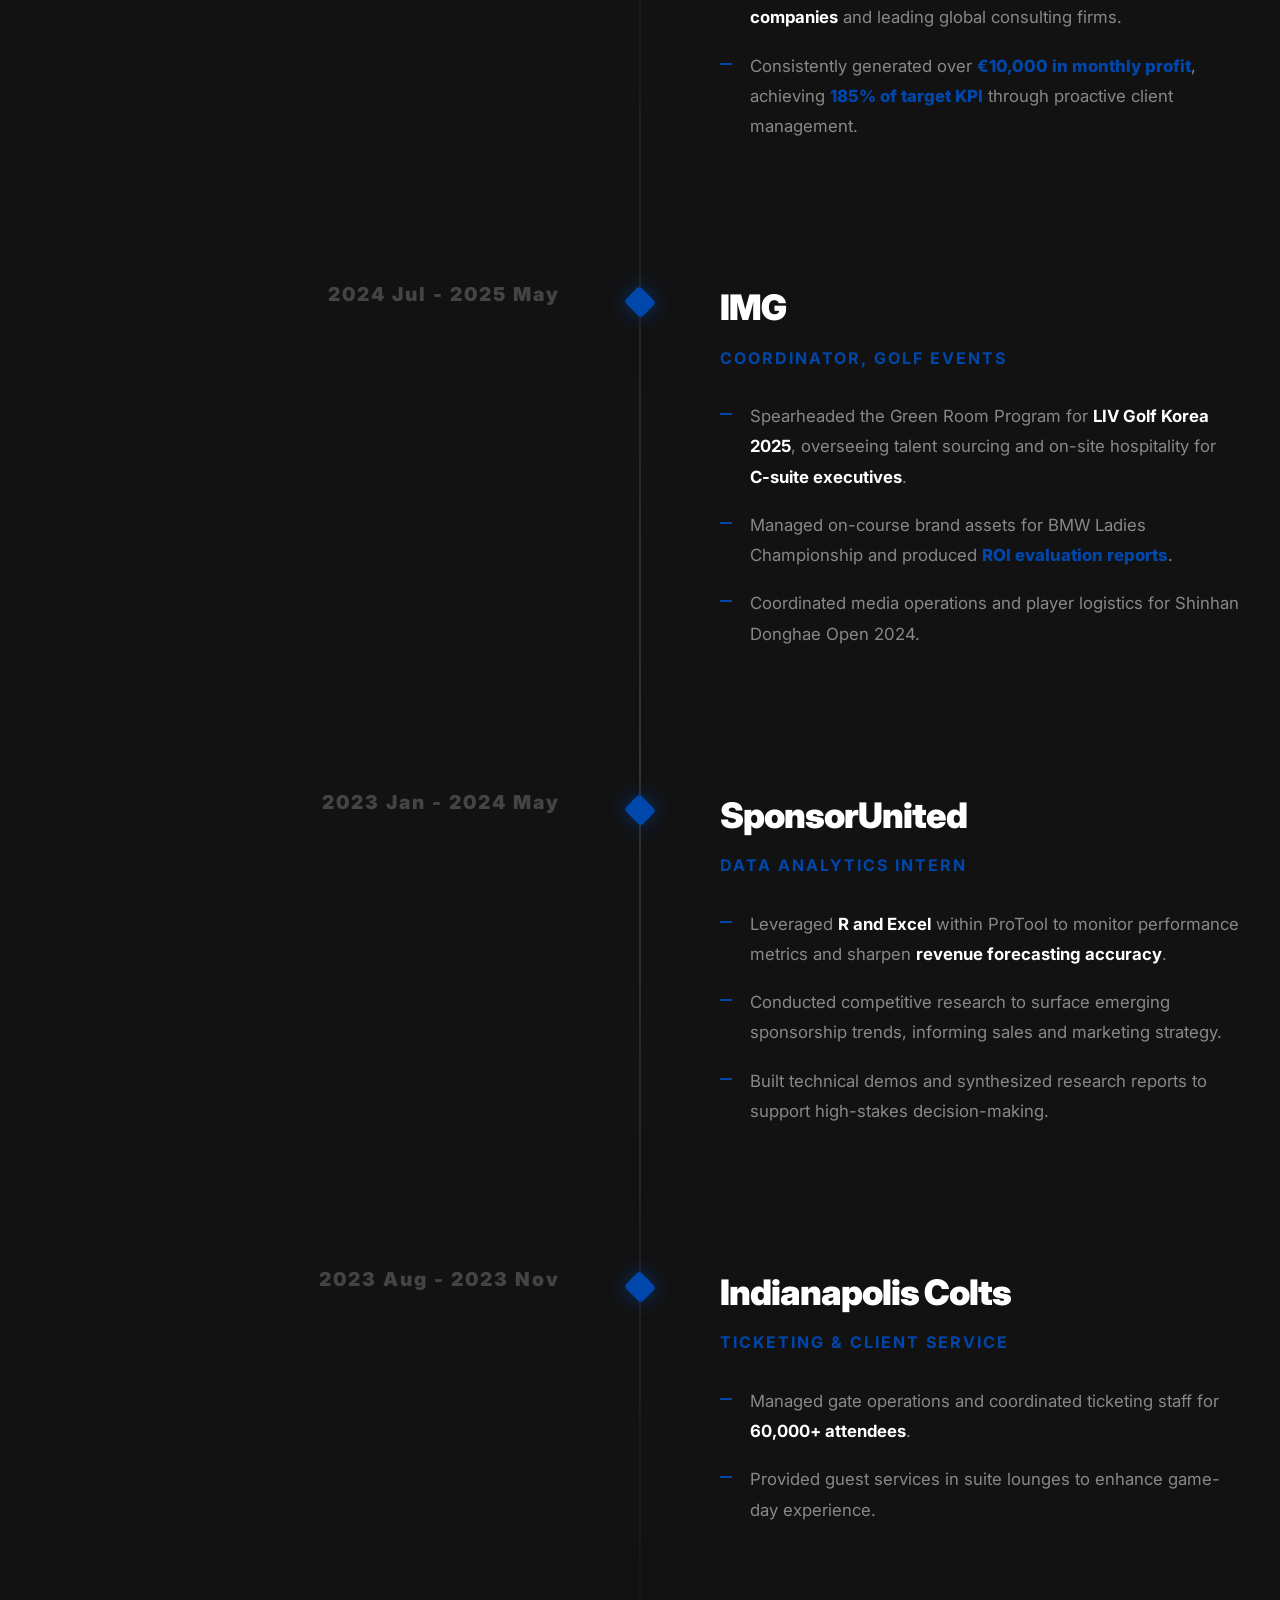
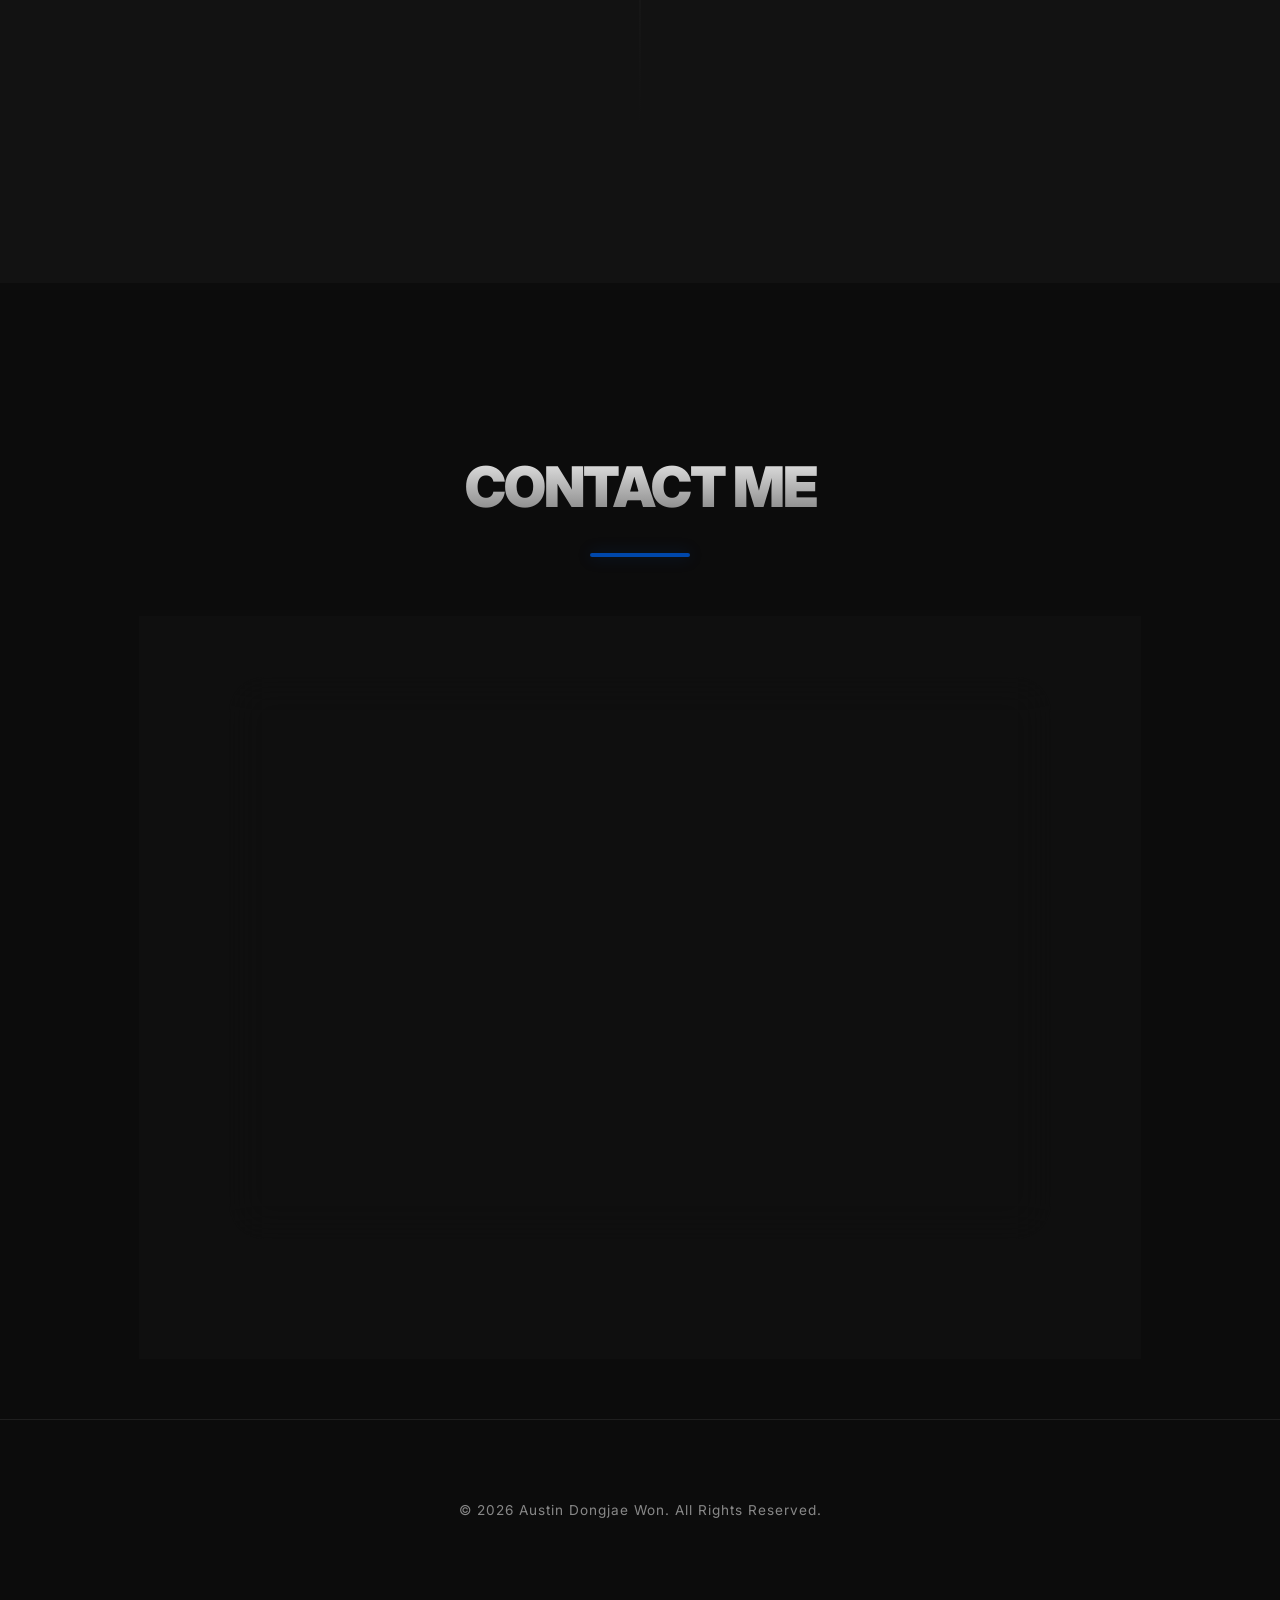
==== commit 8cdc7180: "Final Premium Design Upgrade: Visual depth, micro-interactions, and enhanced hierarchy" ====
--- a/index.html
+++ b/index.html
@@ -10,9 +10,13 @@
     <!-- Inter Font Family -->
     <link rel="preconnect" href="https://fonts.googleapis.com">
     <link rel="preconnect" href="https://fonts.gstatic.com" crossorigin>
-    <link href="https://fonts.googleapis.com/css2?family=Inter:wght@300;400;600;700;800&display=swap" rel="stylesheet">
+    <link href="https://fonts.googleapis.com/css2?family=Inter:wght@300;400;600;700;800;900&display=swap" rel="stylesheet">
 </head>
 <body>
+    <!-- Premium Enhancements Structure -->
+    <div id="progress-bar"></div>
+    <div id="bg-glow"></div>
+
     <header class="main-header">
         <div class="header-container">
             <div class="logo">AUSTIN<span class="dot">.</span></div>
@@ -55,7 +59,7 @@
     </main>
 
     <footer class="main-footer">
-        <p>&copy; 2026 H1 Resume. All Rights Reserved.</p>
+        <p>&copy; 2026 Austin Dongjae Won. All Rights Reserved.</p>
     </footer>
 
     <a href="https://www.linkedin.com/in/datajae" target="_blank" class="floating-linkedin" title="LinkedIn Profile">
--- a/style.css
+++ b/style.css
@@ -1,15 +1,15 @@
 :root {
     --bg-color: #0c0c0c;
-    --bg-alt: #161616;
+    --bg-alt: #121212;
     --text-color: #f0f0f0;
-    --text-muted: #a0a0a0;
+    --text-muted: #888;
     --accent-color: #0047AB; /* Cobalt Blue */
     --accent-hover: #3373C4;
-    --card-bg: #1a1a1a;
-    --border-color: #333;
+    --accent-glow: rgba(0, 71, 171, 0.3);
+    --card-bg: rgba(26, 26, 26, 0.5);
+    --border-color: rgba(255, 255, 255, 0.08);
     --font-family: 'Inter', -apple-system, BlinkMacSystemFont, 'Segoe UI', Roboto, sans-serif;
-    --transition-fast: 0.2s ease;
-    --transition-slow: 0.6s cubic-bezier(0.22, 1, 0.36, 1);
+    --transition-premium: all 0.5s cubic-bezier(0.22, 1, 0.36, 1);
 }
 
 * {
@@ -29,23 +29,45 @@
     overflow-x: hidden;
 }
 
-/* Background Texture (Subtle Noise) */
-body::before {
+/* Reading Progress Bar */
+#progress-bar {
+    position: fixed;
+    top: 0; left: 0;
+    width: 0%; height: 4px;
+    background: linear-gradient(90deg, var(--accent-color), var(--accent-hover));
+    z-index: 2000;
+    transition: width 0.1s ease-out;
+    box-shadow: 0 0 10px var(--accent-glow);
+}
+
+/* Background Mouse Glow */
+#bg-glow {
+    position: fixed;
+    top: 0; left: 0;
+    width: 100vw; height: 100vh;
+    background: radial-gradient(circle at 50% 50%, rgba(0, 71, 171, 0.08) 0%, transparent 50%);
+    pointer-events: none;
+    z-index: 0;
+    transition: background 0.2s ease-out;
+}
+
+/* Subtle Noise Pattern */
+body::after {
     content: "";
     position: fixed;
     top: 0; left: 0;
     width: 100%; height: 100%;
     background-image: url("https://www.transparenttextures.com/patterns/carbon-fibre.png");
-    opacity: 0.03;
+    opacity: 0.02;
     pointer-events: none;
     z-index: 1;
 }
 
-/* Scroll Reveal Utility */
+/* Scroll Reveal */
 .reveal {
     opacity: 0;
-    transform: translateY(30px);
-    transition: all 0.8s cubic-bezier(0.22, 1, 0.36, 1);
+    transform: translateY(40px);
+    transition: var(--transition-premium);
 }
 
 .reveal.active {
@@ -53,90 +75,73 @@
     transform: translateY(0);
 }
 
-/* Scrollbar */
-::-webkit-scrollbar {
-    width: 8px;
-}
-::-webkit-scrollbar-track {
-    background: var(--bg-color);
-}
-::-webkit-scrollbar-thumb {
-    background: var(--border-color);
-    border-radius: 4px;
-}
-::-webkit-scrollbar-thumb:hover {
-    background: var(--accent-color);
-}
-
-/* Header & Nav */
+/* Header */
 .main-header {
-    height: 80px;
+    height: 90px;
     display: flex;
     align-items: center;
     position: sticky;
     top: 0;
     z-index: 1000;
-    background-color: rgba(12, 12, 12, 0.85);
-    backdrop-filter: blur(12px);
-    border-bottom: 1px solid rgba(255, 255, 255, 0.05);
+    background-color: rgba(12, 12, 12, 0.7);
+    backdrop-filter: blur(20px);
+    border-bottom: 1px solid var(--border-color);
 }
 
 .header-container {
-    max-width: 1200px;
+    max-width: 1300px;
     width: 100%;
     margin: 0 auto;
-    padding: 0 20px;
+    padding: 0 40px;
     display: flex;
     justify-content: space-between;
     align-items: center;
 }
 
 .logo {
-    font-size: 1.5rem;
-    font-weight: 800;
-    letter-spacing: 2px;
+    font-size: 1.4rem;
+    font-weight: 900;
+    letter-spacing: 3px;
+    cursor: pointer;
+    transition: var(--transition-premium);
+}
+
+.logo:hover {
+    letter-spacing: 5px;
 }
 
 .logo .dot {
     color: var(--accent-color);
     display: inline-block;
-    animation: pulse 2s infinite;
-}
-
-@keyframes pulse {
-    0% { transform: scale(1); opacity: 1; }
-    50% { transform: scale(1.5); opacity: 0.7; }
-    100% { transform: scale(1); opacity: 1; }
+    transition: transform 0.3s cubic-bezier(0.175, 0.885, 0.32, 1.275);
+}
+
+.logo:hover .dot {
+    transform: translateY(-5px) scale(1.5);
+    text-shadow: 0 0 10px var(--accent-color);
 }
 
 .nav-links {
     display: flex;
     list-style: none;
-    gap: 40px;
+    gap: 50px;
 }
 
 .nav-links a {
     color: var(--text-color);
     text-decoration: none;
-    font-weight: 600;
-    transition: var(--transition-fast);
-    font-size: 0.85rem;
+    font-weight: 700;
+    transition: var(--transition-premium);
+    font-size: 0.8rem;
     text-transform: uppercase;
-    letter-spacing: 1.5px;
-    position: relative;
-}
-
-.nav-links a::after {
-    content: "";
-    position: absolute;
-    bottom: -5px; left: 0;
-    width: 0; height: 2px;
-    background-color: var(--accent-color);
-    transition: var(--transition-fast);
-}
-
-.nav-links a:hover { color: var(--accent-color); }
-.nav-links a:hover::after { width: 100%; }
+    letter-spacing: 2px;
+    opacity: 0.6;
+}
+
+.nav-links a:hover {
+    opacity: 1;
+    color: var(--accent-color);
+}
 
 /* Sections */
 .section-wrapper {
@@ -150,93 +155,92 @@
 }
 
 .section-container {
-    max-width: 1200px;
+    max-width: 1300px;
     margin: 0 auto;
-    padding: 120px 20px;
+    padding: 160px 40px; /* 여백 증가 */
 }
 
 .section-header {
     text-align: center;
-    margin-bottom: 80px;
+    margin-bottom: 100px;
 }
 
 .section-title {
-    font-size: 3rem;
-    font-weight: 800;
-    margin-bottom: 15px;
+    font-size: 3.5rem;
+    font-weight: 900;
+    margin-bottom: 20px;
     text-transform: uppercase;
-    letter-spacing: -1px;
-    background: linear-gradient(to bottom, #fff 0%, #888 100%);
+    letter-spacing: -2px;
+    background: linear-gradient(to bottom, #fff 0%, #666 100%);
     -webkit-background-clip: text;
     -webkit-text-fill-color: transparent;
 }
 
 .title-underline {
-    width: 80px;
+    width: 100px;
     height: 4px;
-    background: linear-gradient(90deg, var(--accent-color), var(--accent-hover));
+    background: var(--accent-color);
     margin: 0 auto;
-    border-radius: 2px;
+    border-radius: 4px;
+    box-shadow: 0 0 15px var(--accent-glow);
 }
 
 /* Footer */
 .main-footer {
-    padding: 60px 0;
+    padding: 80px 0;
     border-top: 1px solid var(--border-color);
     text-align: center;
     color: var(--text-muted);
-    font-size: 0.9rem;
-    background-color: var(--bg-color);
+    font-size: 0.85rem;
+    letter-spacing: 1px;
 }
 
 /* Floating LinkedIn Icon */
 .floating-linkedin {
     position: fixed;
-    bottom: 40px;
-    right: 40px;
-    width: 50px;
-    height: 50px;
+    bottom: 50px;
+    right: 50px;
+    width: 60px;
+    height: 60px;
     background-color: var(--accent-color);
     color: white;
-    border-radius: 50%;
+    border-radius: 20px; /* 스퀘어 느낌의 곡률 */
     display: flex;
     align-items: center;
     justify-content: center;
-    font-size: 1.6rem;
+    font-size: 1.8rem;
     text-decoration: none;
-    box-shadow: 0 5px 20px rgba(0, 71, 171, 0.5);
-    transition: all 0.3s cubic-bezier(0.175, 0.885, 0.32, 1.275);
+    box-shadow: 0 10px 30px rgba(0, 71, 171, 0.4);
+    transition: var(--transition-premium);
     z-index: 1001;
-    animation: floating 3s ease-in-out infinite;
+    animation: floating 4s ease-in-out infinite;
 }
 
 @keyframes floating {
-    0% { transform: translateY(0); }
-    50% { transform: translateY(-10px); }
-    100% { transform: translateY(0); }
+    0%, 100% { transform: translateY(0); }
+    50% { transform: translateY(-15px); }
 }
 
 .floating-linkedin:hover {
     background-color: var(--accent-hover);
-    transform: scale(1.1) rotate(5deg);
-    box-shadow: 0 10px 30px rgba(0, 71, 171, 0.7);
+    transform: scale(1.1) rotate(10deg);
+    box-shadow: 0 15px 40px rgba(0, 71, 171, 0.6);
+}
+
+/* Metric Highlight Class */
+.highlight-metric {
+    color: #fff;
+    font-weight: 800;
+    padding: 0 4px;
+    background: rgba(0, 71, 171, 0.2);
+    border-radius: 4px;
+    border-bottom: 2px solid var(--accent-color);
 }
 
 /* Responsive */
 @media (max-width: 768px) {
-    .nav-links {
-        display: none;
-    }
-    
-    .section-title {
-        font-size: 2.2rem;
-    }
-
-    .floating-linkedin {
-        bottom: 25px;
-        right: 25px;
-        width: 45px;
-        height: 45px;
-        font-size: 1.4rem;
-    }
-}
+    .nav-links { display: none; }
+    .section-title { font-size: 2.5rem; }
+    .section-container { padding: 100px 20px; }
+    .floating-linkedin { bottom: 30px; right: 30px; width: 50px; height: 50px; font-size: 1.5rem; }
+}
